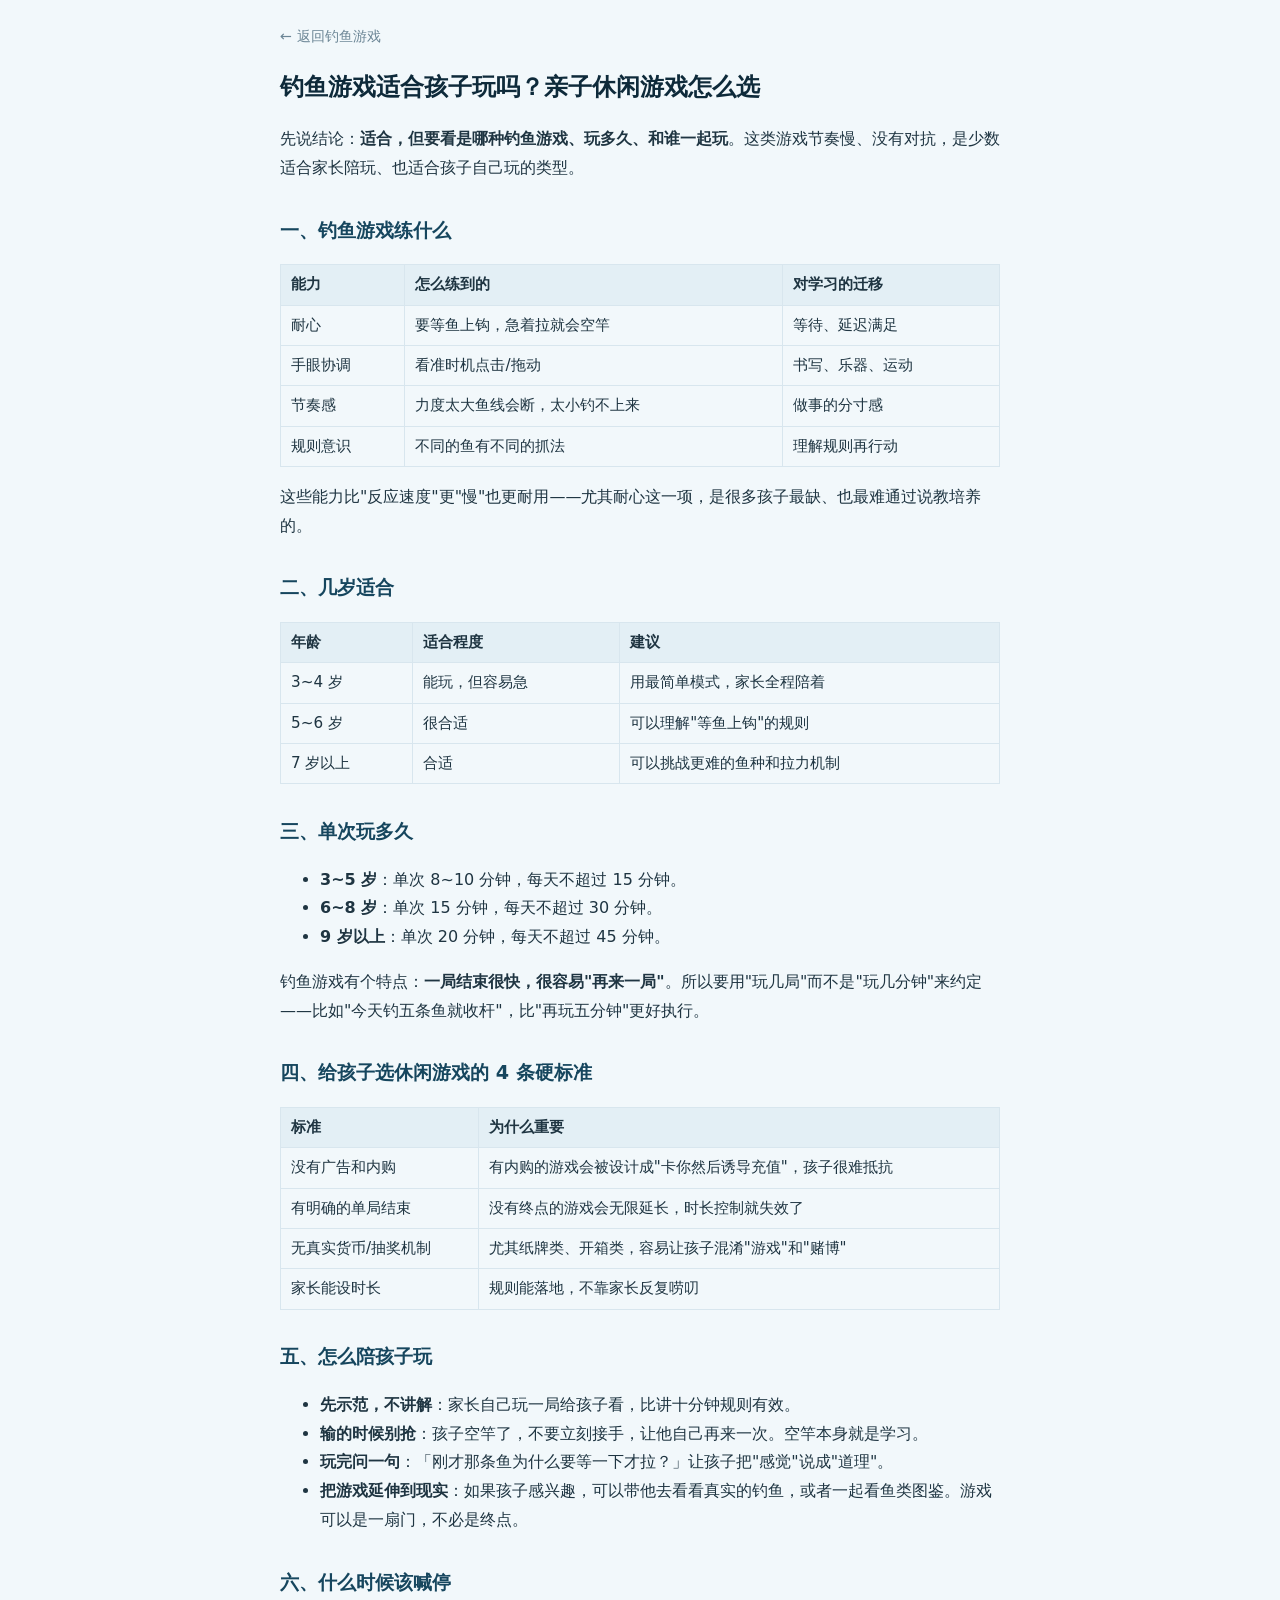
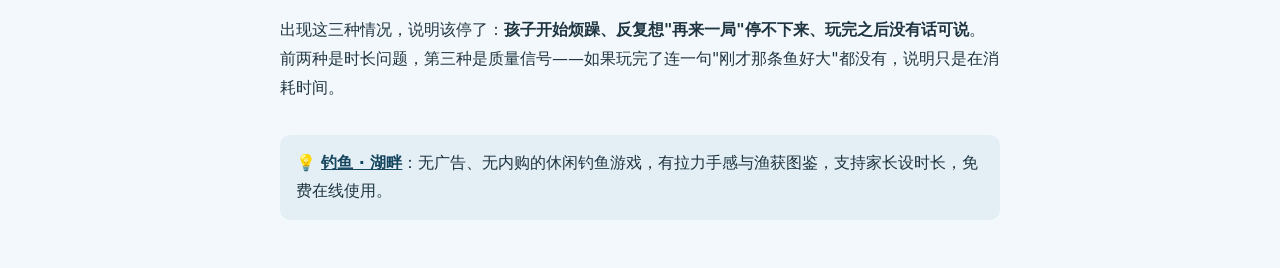
==== public/guides/is-fishing-game-good-for-kids.html @ 8c07f563 "seo: 新增《钓鱼游戏适合孩子玩吗？》+ 首页静态内链，fishing-v50" ====
<!doctype html>
<html lang="zh-CN">
<head>
<meta charset="utf-8">
<meta name="viewport" content="width=device-width, initial-scale=1">
<title>钓鱼游戏适合孩子玩吗？亲子休闲游戏怎么选 | 钓鱼游戏 - 道盒 DaoBox</title>
<meta name="description" content="钓鱼类小游戏孩子能不能玩？本文讲清它适合几岁、能练到什么能力、单次玩多久合适，以及给家长选休闲游戏的 4 条判断标准。">
<meta name="keywords" content="钓鱼游戏,儿童休闲游戏,亲子游戏,钓鱼游戏在线玩,儿童游戏推荐,手眼协调,儿童益智游戏">
<meta property="og:title" content="钓鱼游戏适合孩子玩吗？亲子休闲游戏怎么选">
<meta property="og:description" content="练耐心和手眼协调，但有 4 条选游戏的硬标准。">
<link rel="canonical" href="https://fishing.daobox.net.cn/guides/is-fishing-game-good-for-kids.html">
<style>
body{font-family:system-ui,-apple-system,"PingFang SC","Microsoft YaHei",sans-serif;line-height:1.8;color:#1f3542;max-width:720px;margin:0 auto;padding:24px 16px 48px;background:#f2f8fb;}
h1{font-size:1.5em;color:#0e2a3a;} h2{font-size:1.2em;color:#16465e;margin-top:1.6em;} h3{font-size:1.05em;color:#16465e;margin-top:1.2em;}
table{border-collapse:collapse;width:100%;margin:1em 0;} th,td{border:1px solid #d8e6ee;padding:6px 10px;text-align:left;font-size:.95em;}
th{background:#e3eff5;}
.cta{background:#e3eff5;border-radius:10px;padding:14px 16px;margin-top:2em;}
.cta a{color:#16465e;font-weight:600;}
.back{font-size:.9em;} .back a{color:#6b8595;text-decoration:none;}
</style>
</head>
<body>
<nav class="back"><a href="/">← 返回钓鱼游戏</a></nav>
<h1>钓鱼游戏适合孩子玩吗？亲子休闲游戏怎么选</h1>
<p>先说结论：<strong>适合，但要看是哪种钓鱼游戏、玩多久、和谁一起玩</strong>。这类游戏节奏慢、没有对抗，是少数适合家长陪玩、也适合孩子自己玩的类型。</p>
<h2>一、钓鱼游戏练什么</h2>
<table>
<tr><th>能力</th><th>怎么练到的</th><th>对学习的迁移</th></tr>
<tr><td>耐心</td><td>要等鱼上钩，急着拉就会空竿</td><td>等待、延迟满足</td></tr>
<tr><td>手眼协调</td><td>看准时机点击/拖动</td><td>书写、乐器、运动</td></tr>
<tr><td>节奏感</td><td>力度太大鱼线会断，太小钓不上来</td><td>做事的分寸感</td></tr>
<tr><td>规则意识</td><td>不同的鱼有不同的抓法</td><td>理解规则再行动</td></tr>
</table>
<p>这些能力比"反应速度"更"慢"也更耐用——尤其耐心这一项，是很多孩子最缺、也最难通过说教培养的。</p>
<h2>二、几岁适合</h2>
<table>
<tr><th>年龄</th><th>适合程度</th><th>建议</th></tr>
<tr><td>3~4 岁</td><td>能玩，但容易急</td><td>用最简单模式，家长全程陪着</td></tr>
<tr><td>5~6 岁</td><td>很合适</td><td>可以理解"等鱼上钩"的规则</td></tr>
<tr><td>7 岁以上</td><td>合适</td><td>可以挑战更难的鱼种和拉力机制</td></tr>
</table>
<h2>三、单次玩多久</h2>
<ul>
<li><strong>3~5 岁</strong>：单次 8~10 分钟，每天不超过 15 分钟。</li>
<li><strong>6~8 岁</strong>：单次 15 分钟，每天不超过 30 分钟。</li>
<li><strong>9 岁以上</strong>：单次 20 分钟，每天不超过 45 分钟。</li>
</ul>
<p>钓鱼游戏有个特点：<strong>一局结束很快，很容易"再来一局"</strong>。所以要用"玩几局"而不是"玩几分钟"来约定——比如"今天钓五条鱼就收杆"，比"再玩五分钟"更好执行。</p>
<h2>四、给孩子选休闲游戏的 4 条硬标准</h2>
<table>
<tr><th>标准</th><th>为什么重要</th></tr>
<tr><td>没有广告和内购</td><td>有内购的游戏会被设计成"卡你然后诱导充值"，孩子很难抵抗</td></tr>
<tr><td>有明确的单局结束</td><td>没有终点的游戏会无限延长，时长控制就失效了</td></tr>
<tr><td>无真实货币/抽奖机制</td><td>尤其纸牌类、开箱类，容易让孩子混淆"游戏"和"赌博"</td></tr>
<tr><td>家长能设时长</td><td>规则能落地，不靠家长反复唠叨</td></tr>
</table>
<h2>五、怎么陪孩子玩</h2>
<ul>
<li><strong>先示范，不讲解</strong>：家长自己玩一局给孩子看，比讲十分钟规则有效。</li>
<li><strong>输的时候别抢</strong>：孩子空竿了，不要立刻接手，让他自己再来一次。空竿本身就是学习。</li>
<li><strong>玩完问一句</strong>：「刚才那条鱼为什么要等一下才拉？」让孩子把"感觉"说成"道理"。</li>
<li><strong>把游戏延伸到现实</strong>：如果孩子感兴趣，可以带他去看看真实的钓鱼，或者一起看鱼类图鉴。游戏可以是一扇门，不必是终点。</li>
</ul>
<h2>六、什么时候该喊停</h2>
<p>出现这三种情况，说明该停了：<strong>孩子开始烦躁、反复想"再来一局"停不下来、玩完之后没有话可说</strong>。前两种是时长问题，第三种是质量信号——如果玩完了连一句"刚才那条鱼好大"都没有，说明只是在消耗时间。</p>
<div class="cta">
💡 <strong><a href="/">钓鱼 · 湖畔</a></strong>：无广告、无内购的休闲钓鱼游戏，有拉力手感与渔获图鉴，支持家长设时长，免费在线使用。
</div>
</body>
</html>
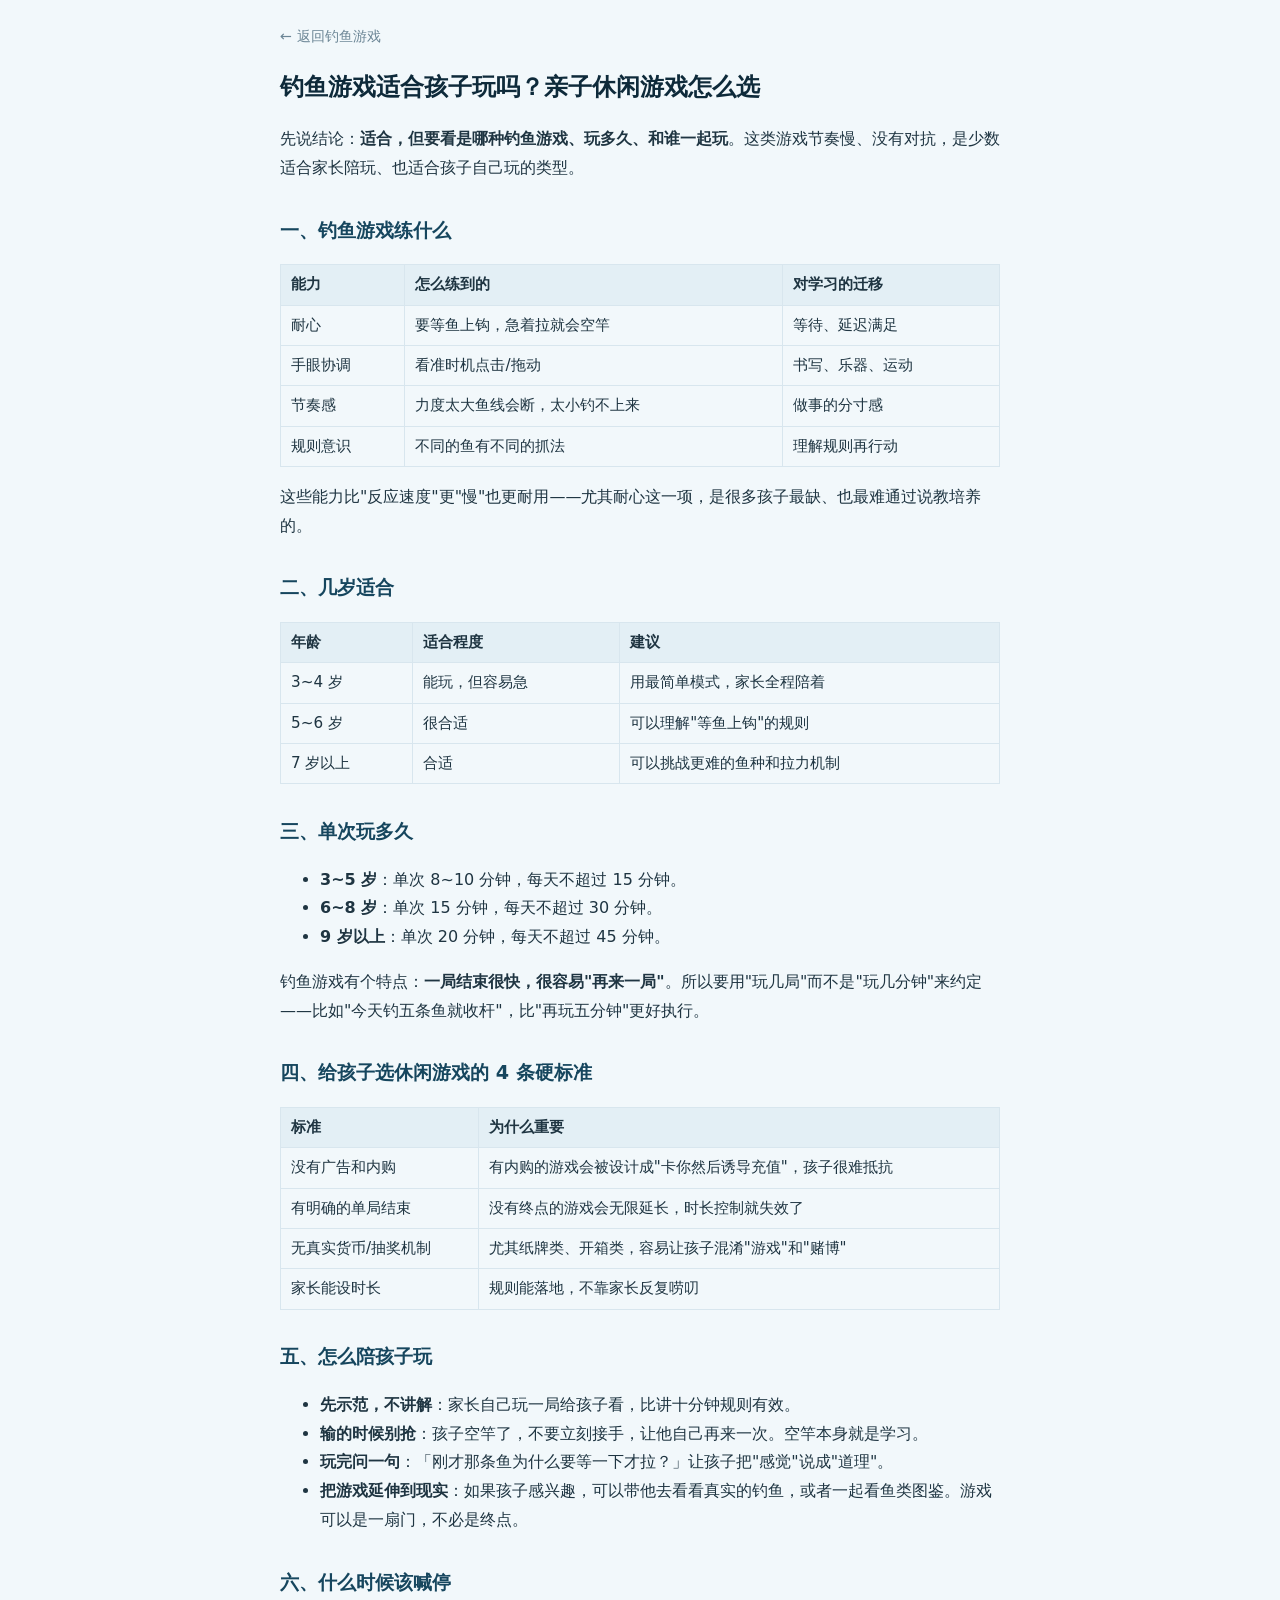
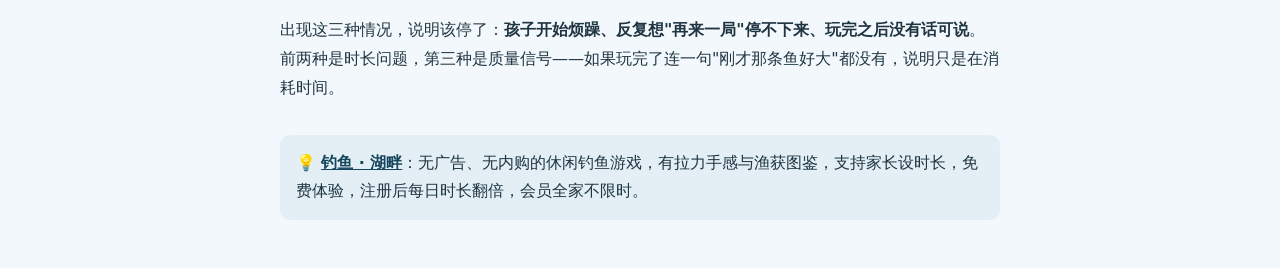
==== commit e62af222: "seo: 统一免费体验与会员文案" ====
--- a/public/guides/is-fishing-game-good-for-kids.html
+++ b/public/guides/is-fishing-game-good-for-kids.html
@@ -64,7 +64,7 @@
 <h2>六、什么时候该喊停</h2>
 <p>出现这三种情况，说明该停了：<strong>孩子开始烦躁、反复想"再来一局"停不下来、玩完之后没有话可说</strong>。前两种是时长问题，第三种是质量信号——如果玩完了连一句"刚才那条鱼好大"都没有，说明只是在消耗时间。</p>
 <div class="cta">
-💡 <strong><a href="/">钓鱼 · 湖畔</a></strong>：无广告、无内购的休闲钓鱼游戏，有拉力手感与渔获图鉴，支持家长设时长，免费在线使用。
+💡 <strong><a href="/">钓鱼 · 湖畔</a></strong>：无广告、无内购的休闲钓鱼游戏，有拉力手感与渔获图鉴，支持家长设时长，免费体验，注册后每日时长翻倍，会员全家不限时。
 </div>
 </body>
 </html>
